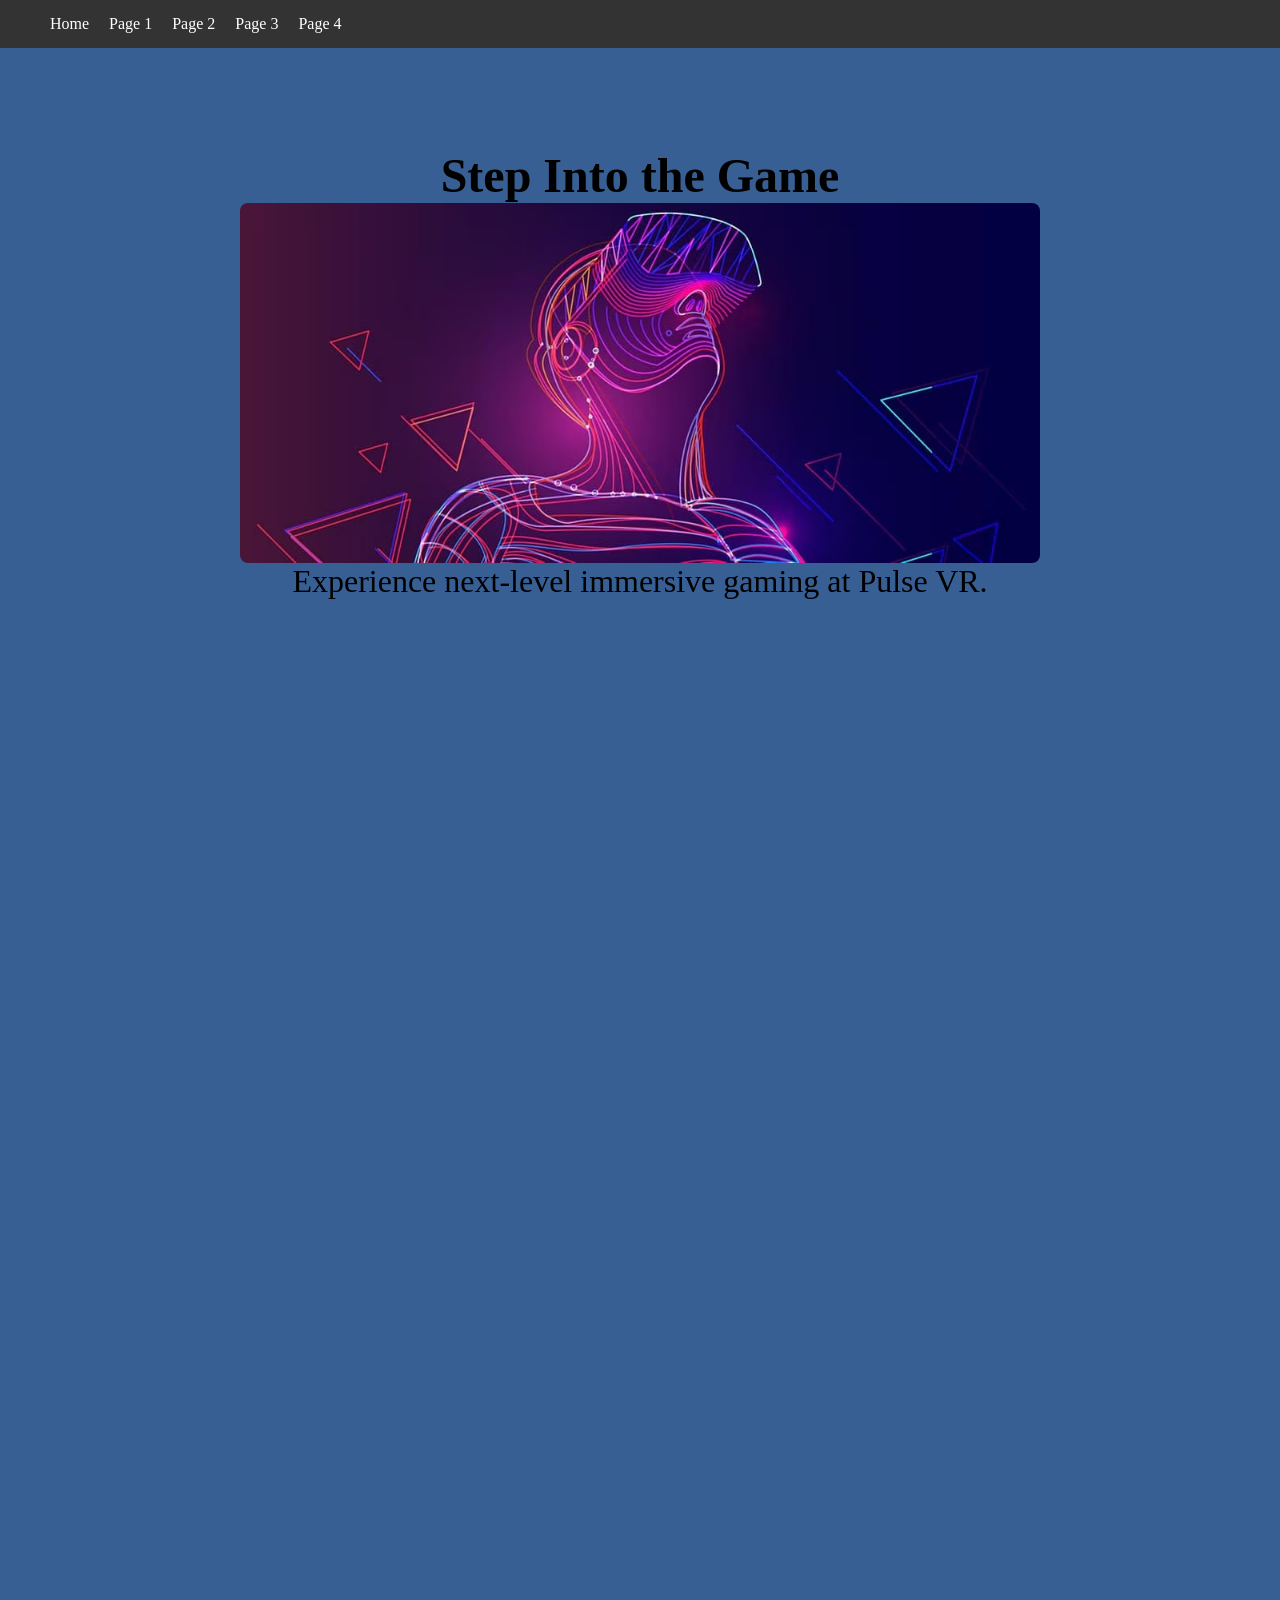
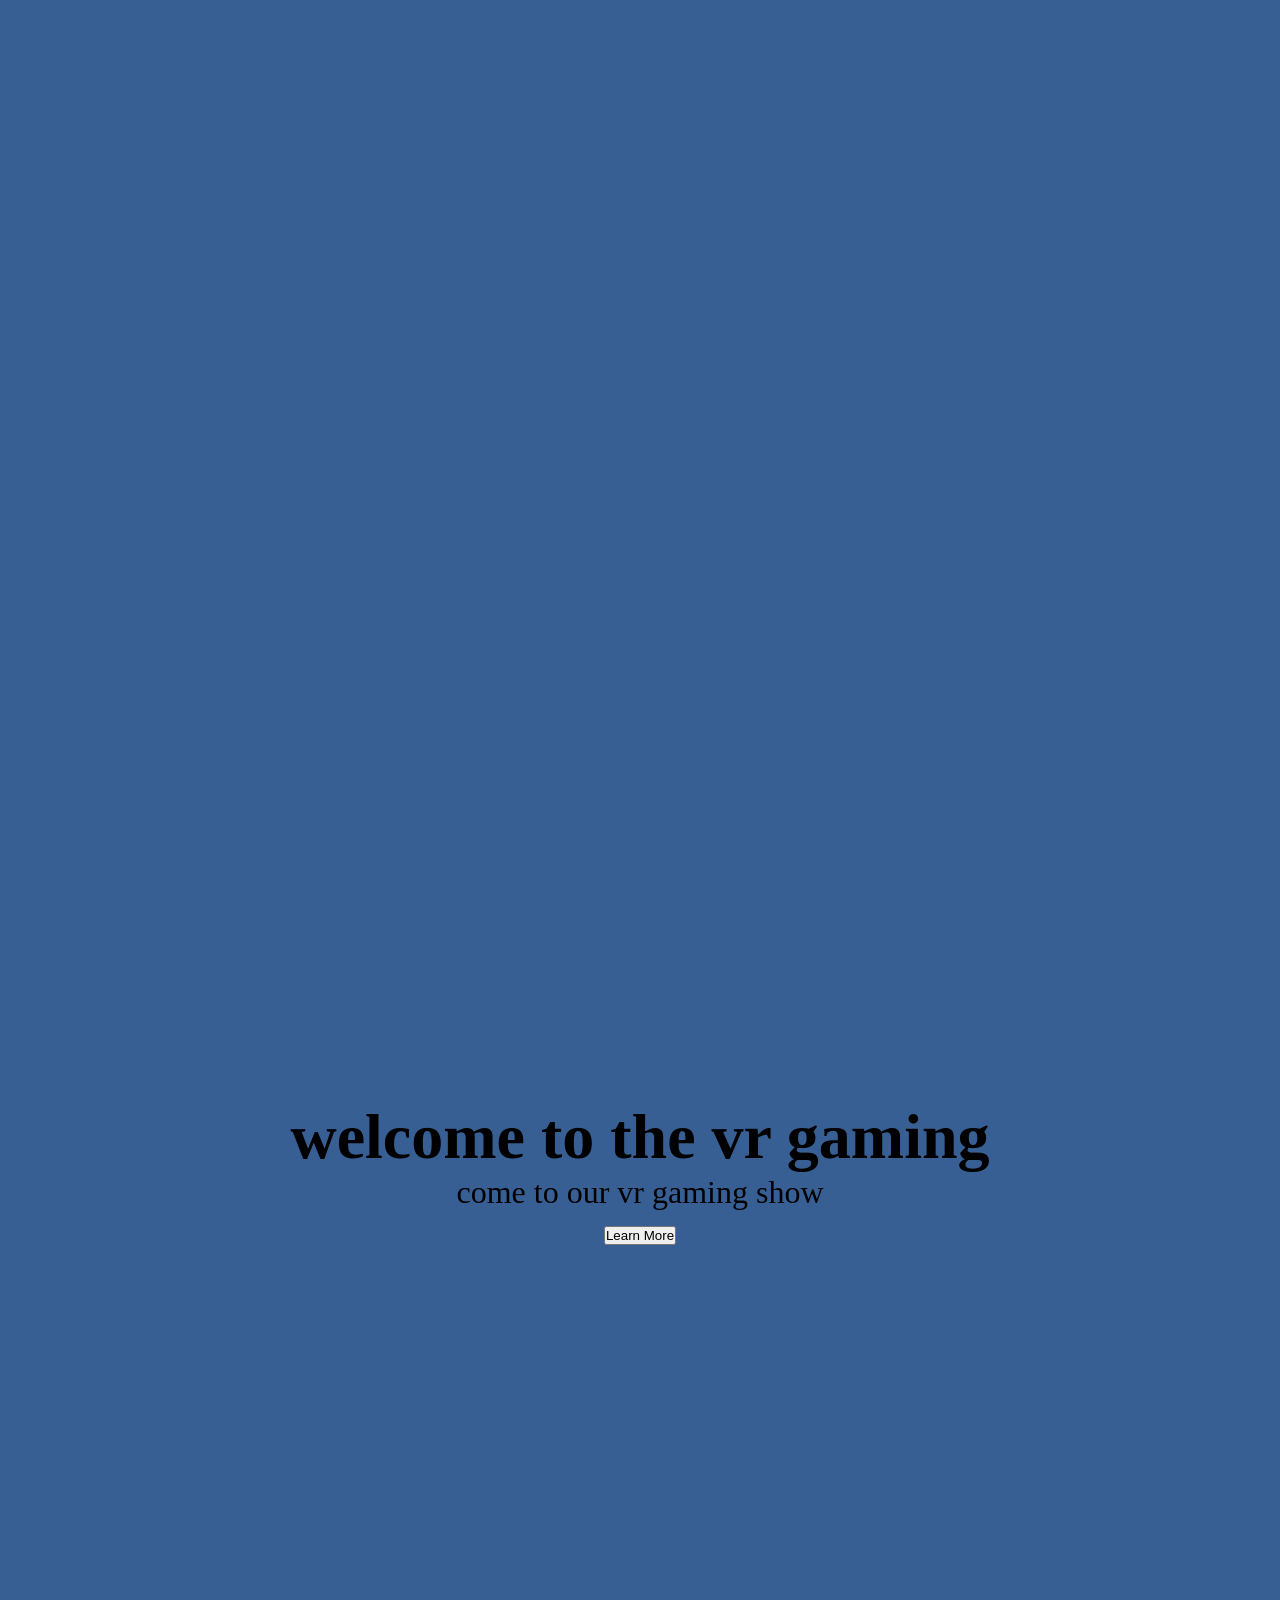
==== index.html @ bf29fb42 "Update index.html" ====
<!DOCTYPE html>
<html lang="en">
<head>
    <meta charset="UTF-8">
    <meta name="viewport" content="width=device-width, initial-scale=1.0">
    <title>My Computer Science Site</title>
    <link rel="stylesheet" href="css/style.css">
</head>

<body>


    <nav>
        <ul class="nav-links">
        <li><a href="index.html">Home</a></li>
        <li><a href="pages/page1.html">Page 1</a></li>
        <li><a href="pages/page2.html">Page 2</a></li>
        <li><a href="pages/page3.html">Page 3</a></li>
        <li><a href="pages/page4.html">Page 4</a></li>

        </ul>
    </nav>
    
    <section class="hero">
      <h1>Step Into the Game</h1>
      <img src="images/best-virtual-reality-pc-games-hero1570484687797327.avif" alt="Player gaming pod">
      <p>Experience next-level immersive gaming at Pulse VR.</p>
    </section>
    
    <header class="hero">
        <h1> welcome to the vr gaming</h1>
        <p>come to our vr gaming show</p>
        <button>Learn More</button>
    </header>

</body>
</html>
---- css/style.css ----
/* Reset browser spacing */
* {
    margin: 0;
    padding: 0;
    box-sizing: border-box;
}

/* Navigation bar */
nav {
    width: 100%;
    background-color: #333;
    color: white;
    display: flex;
    align-items: center;
    padding: 15px 30px;
}

/* Logo */
.logo {
    font-size: 20px;
    font-weight: bold;
}

/* Navigation links (LEFT side) */
.nav-links {
    list-style: none;
    display: flex;
    margin-left: 20px;
}

.nav-links li {
    margin-right: 20px;
}

.nav-links a {
    color: white;
    text-decoration: none;
}

/* Hover effect */
.nav-links a:hover {
    color: #00bcd4;
}

h1{
   
    
}
    
/* Hero section */
.hero {
    text-align: center;
    padding-top: 100px;
    padding-bottom: 2000px; 
    background-color: #375F94;
    font: Helvetica; 
    font-size: 200%;
}

.hero img {
  width: 100%;
  max-width: 800px;
  height: auto;
  display: flex;
  margin: 0 auto;
  border-radius: 8px;
}
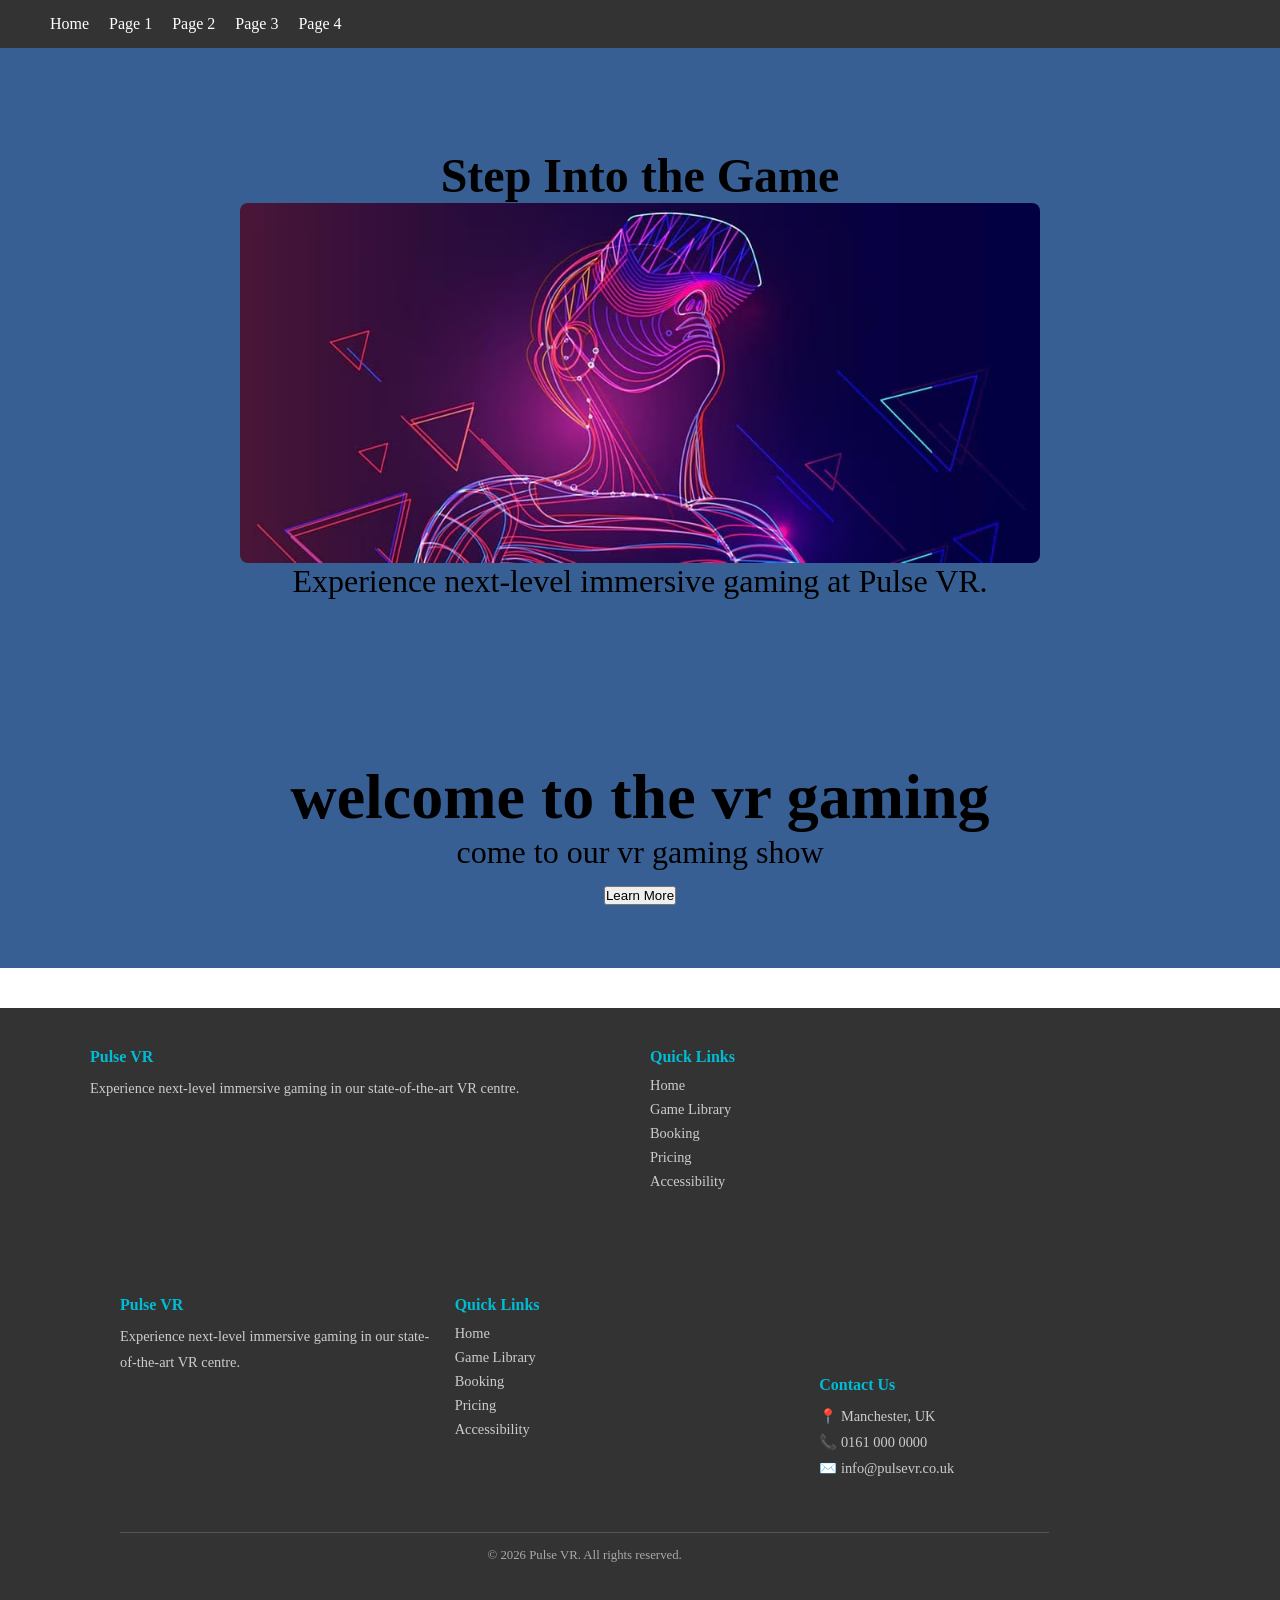
==== commit 91f4302e: "Update index.html" ====
--- a/index.html
+++ b/index.html
@@ -33,5 +33,58 @@
         <button>Learn More</button>
     </header>
 
+    <footer>
+  <div class="footer-container">
+
+    <div class="footer-section">
+      <h3>Pulse VR</h3>
+      <p>Experience next-level immersive gaming in our state-of-the-art VR centre.</p>
+    </div>
+
+    <div class="footer-section">
+      <h3>Quick Links</h3>
+      <ul>
+        <li><a href="index.html">Home</a></li>
+        <li><a href="pages/page1.html">Game Library</a></li>
+        <li><a href="pages/page2.html">Booking</a></li>
+        <li><a href="pages/page3.html">Pricing</a></li>
+        <li><a href="pages/page4.html">Accessibility</a></li>
+      </ul>
+    </div>
+
+<footer>
+  <div class="footer-container">
+
+    <div class="footer-section">
+      <h3>Pulse VR</h3>
+      <p>Experience next-level immersive gaming in our state-of-the-art VR centre.</p>
+    </div>
+
+    <div class="footer-section">
+      <h3>Quick Links</h3>
+      <ul>
+        <li><a href="index.html">Home</a></li>
+        <li><a href="pages/page1.html">Game Library</a></li>
+        <li><a href="pages/page2.html">Booking</a></li>
+        <li><a href="pages/page3.html">Pricing</a></li>
+        <li><a href="pages/page4.html">Accessibility</a></li>
+      </ul>
+    </div>
+      
+<footer>
+    <div class="footer-section">
+      <h3>Contact Us</h3>
+      <p>📍 Manchester, UK</p>
+      <p>📞 0161 000 0000</p>
+      <p>✉️ info@pulsevr.co.uk</p>
+    </div>
+
+  </div>
+
+  <div class="footer-bottom">
+    <p>&copy; 2026 Pulse VR. All rights reserved.</p>
+  </div>
+</footer>
+    
 </body>
 </html>
--- a/css/style.css
+++ b/css/style.css
@@ -42,16 +42,13 @@
     color: #00bcd4;
 }
 
-h1{
-   
-    
-}
+
     
 /* Hero section */
 .hero {
     text-align: center;
     padding-top: 100px;
-    padding-bottom: 2000px; 
+    padding-bottom: 60px; 
     background-color: #375F94;
     font: Helvetica; 
     font-size: 200%;
@@ -65,3 +62,64 @@
   margin: 0 auto;
   border-radius: 8px;
 }
+
+/* Footer */
+footer {
+  background-color: #333;
+  color: white;
+  padding: 40px 30px 20px 30px;
+  margin-top: 40px;
+}
+
+.footer-container {
+  display: flex;
+  justify-content: space-between;
+  flex-wrap: wrap;
+  gap: 20px;
+  max-width: 1100px;
+  margin: 0 auto;
+}
+
+.footer-section {
+  flex: 1;
+  min-width: 200px;
+}
+
+.footer-section h3 {
+  color: #00bcd4;
+  margin-bottom: 10px;
+  font-size: 1rem;
+}
+
+.footer-section p {
+  font-size: 0.9rem;
+  line-height: 1.8;
+  color: #ccc;
+}
+
+.footer-section ul {
+  list-style: none;
+}
+
+.footer-section ul li {
+  margin-bottom: 6px;
+}
+
+.footer-section ul a {
+  color: #ccc;
+  text-decoration: none;
+  font-size: 0.9rem;
+}
+
+.footer-section ul a:hover {
+  color: #00bcd4;
+}
+
+.footer-bottom {
+  text-align: center;
+  margin-top: 30px;
+  padding-top: 15px;
+  border-top: 1px solid #555;
+  font-size: 0.8rem;
+  color: #aaa;
+}
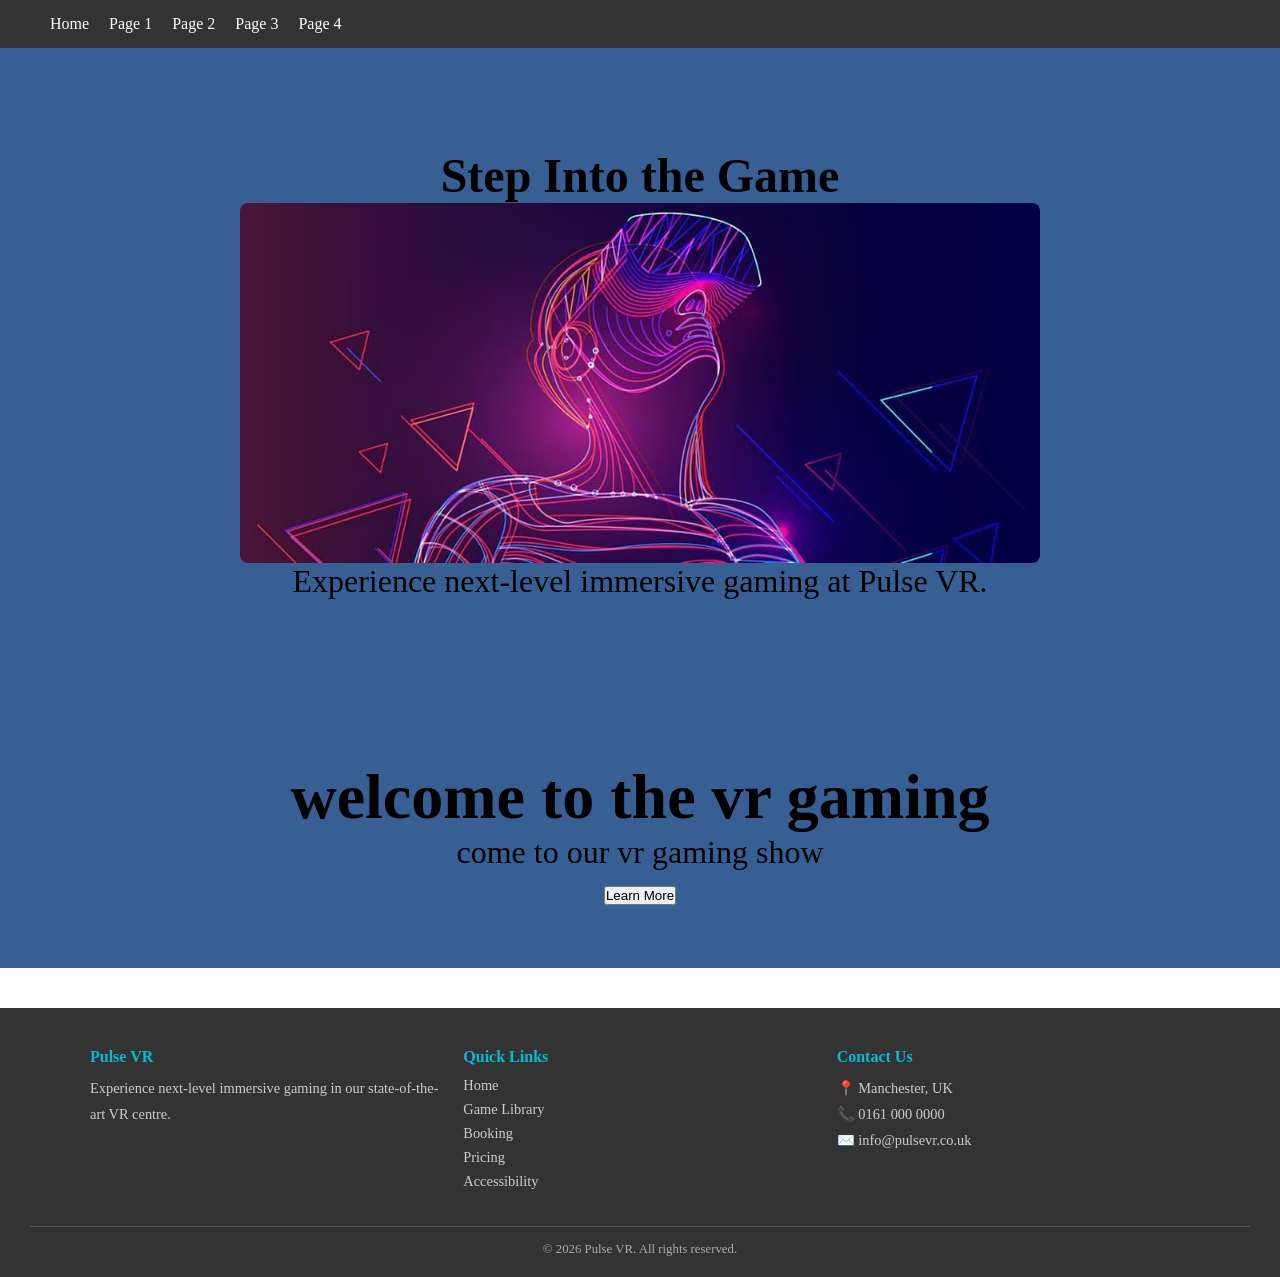
==== commit a4aa2ec7: "Update index.html" ====
--- a/index.html
+++ b/index.html
@@ -33,7 +33,7 @@
         <button>Learn More</button>
     </header>
 
-    <footer>
+   <footer>
   <div class="footer-container">
 
     <div class="footer-section">
@@ -52,26 +52,6 @@
       </ul>
     </div>
 
-<footer>
-  <div class="footer-container">
-
-    <div class="footer-section">
-      <h3>Pulse VR</h3>
-      <p>Experience next-level immersive gaming in our state-of-the-art VR centre.</p>
-    </div>
-
-    <div class="footer-section">
-      <h3>Quick Links</h3>
-      <ul>
-        <li><a href="index.html">Home</a></li>
-        <li><a href="pages/page1.html">Game Library</a></li>
-        <li><a href="pages/page2.html">Booking</a></li>
-        <li><a href="pages/page3.html">Pricing</a></li>
-        <li><a href="pages/page4.html">Accessibility</a></li>
-      </ul>
-    </div>
-      
-<footer>
     <div class="footer-section">
       <h3>Contact Us</h3>
       <p>📍 Manchester, UK</p>
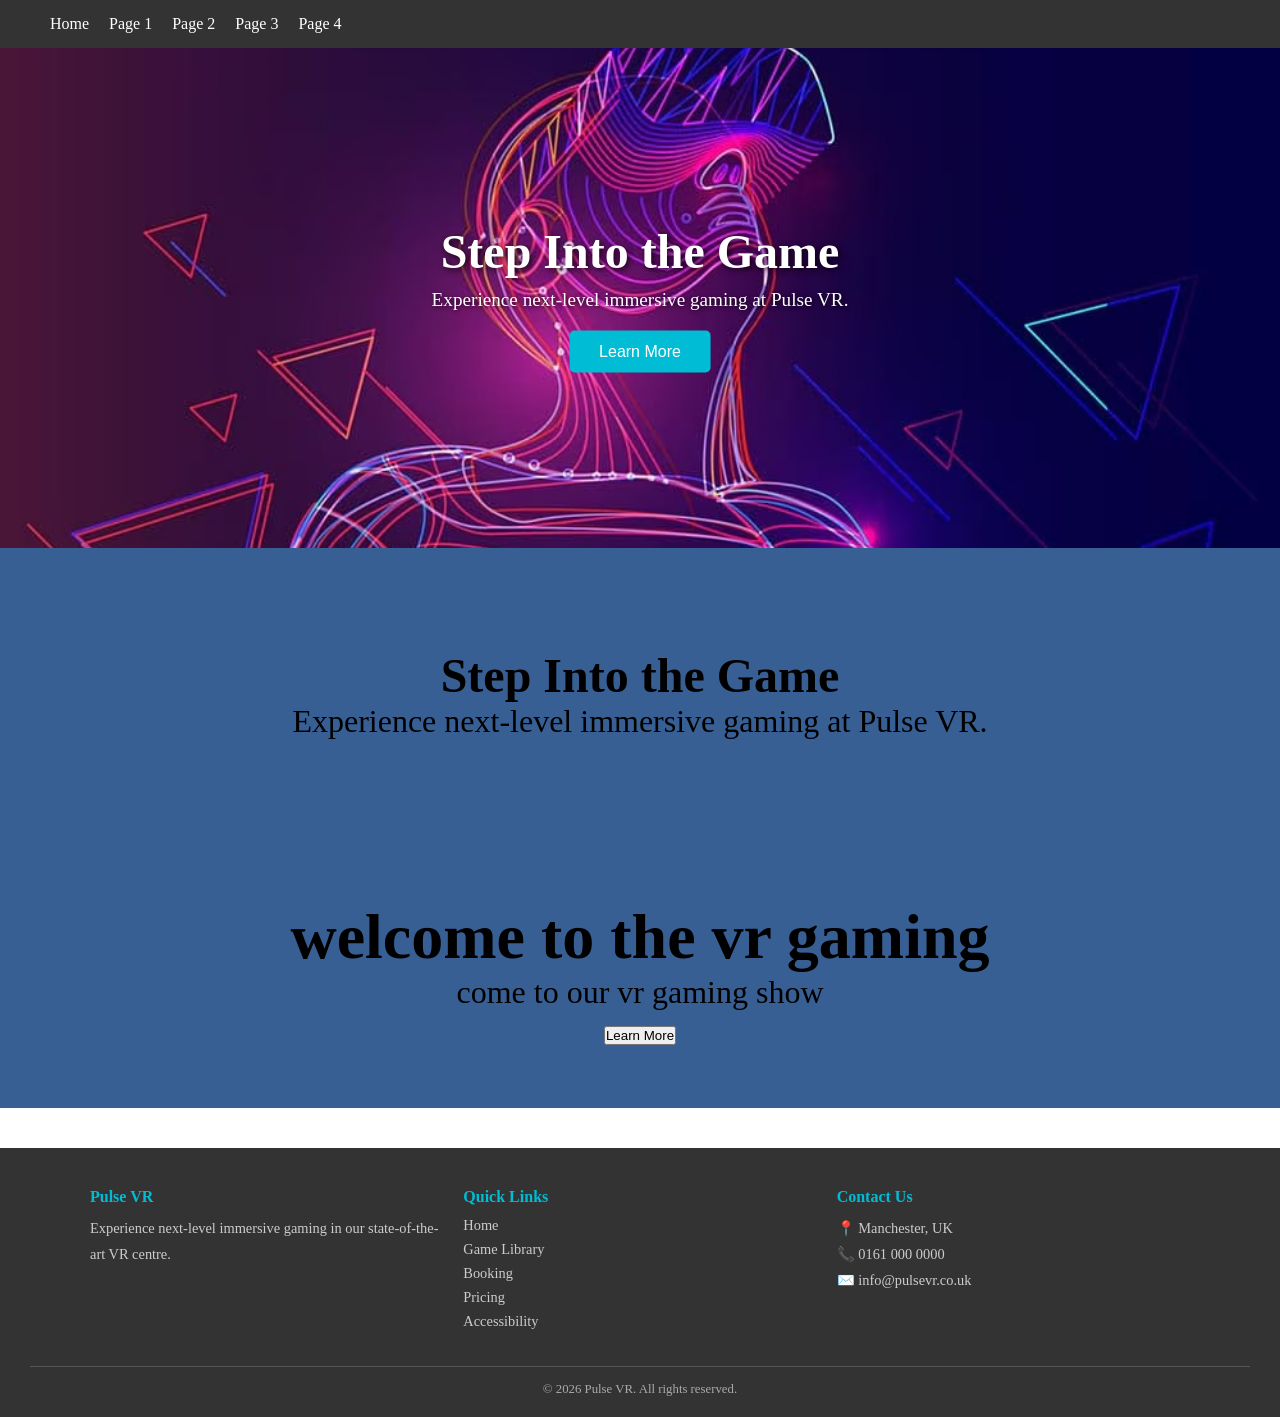
==== commit bd123b1b: "Update index.html" ====
--- a/index.html
+++ b/index.html
@@ -7,7 +7,7 @@
     <link rel="stylesheet" href="css/style.css">
 </head>
 
-<body>
+<body> 
 
 
     <nav>
@@ -20,10 +20,18 @@
 
         </ul>
     </nav>
+<section class="hero-banner">
+  <img src="images/best-virtual-reality-pc-games-hero1570484687797327.avif" alt="Player gaming pod">
+  <div class="hero-text">
+    <h1>Step Into the Game</h1>
+    <p>Experience next-level immersive gaming at Pulse VR.</p>
+    <button>Learn More</button>
+  </div>
+</section>
+
     
     <section class="hero">
       <h1>Step Into the Game</h1>
-      <img src="images/best-virtual-reality-pc-games-hero1570484687797327.avif" alt="Player gaming pod">
       <p>Experience next-level immersive gaming at Pulse VR.</p>
     </section>
     
@@ -33,6 +41,7 @@
         <button>Learn More</button>
     </header>
 
+    
    <footer>
   <div class="footer-container">
 
--- a/css/style.css
+++ b/css/style.css
@@ -53,14 +53,56 @@
     font: Helvetica; 
     font-size: 200%;
 }
+/* Full width banner */
+.hero-banner {
+  position: relative;
+  width: 100%;
+  height: 500px;
+  overflow: hidden;
+}
 
-.hero img {
+/* Makes image fill the full bar */
+.hero-banner img {
   width: 100%;
-  max-width: 800px;
-  height: auto;
-  display: flex;
-  margin: 0 auto;
-  border-radius: 8px;
+  height: 100%;
+  object-fit: cover;
+  display: block;
+}
+
+/* Text overlay on top of the image */
+.hero-text {
+  position: absolute;
+  top: 50%;
+  left: 50%;
+  transform: translate(-50%, -50%);
+  text-align: center;
+  color: white;
+}
+
+.hero-text h1 {
+  font-size: 3rem;
+  margin-bottom: 10px;
+  text-shadow: 2px 2px 6px rgba(0, 0, 0, 0.8);
+}
+
+.hero-text p {
+  font-size: 1.2rem;
+  margin-bottom: 20px;
+  text-shadow: 1px 1px 4px rgba(0, 0, 0, 0.8);
+}
+
+.hero-text button {
+  background-color: #00bcd4;
+  color: white;
+  border: none;
+  padding: 12px 30px;
+  font-size: 1rem;
+  border-radius: 5px;
+  cursor: pointer;
+}
+
+.hero-text button:hover {
+  background-color: #0097a7;
 }
 
 /* Footer */
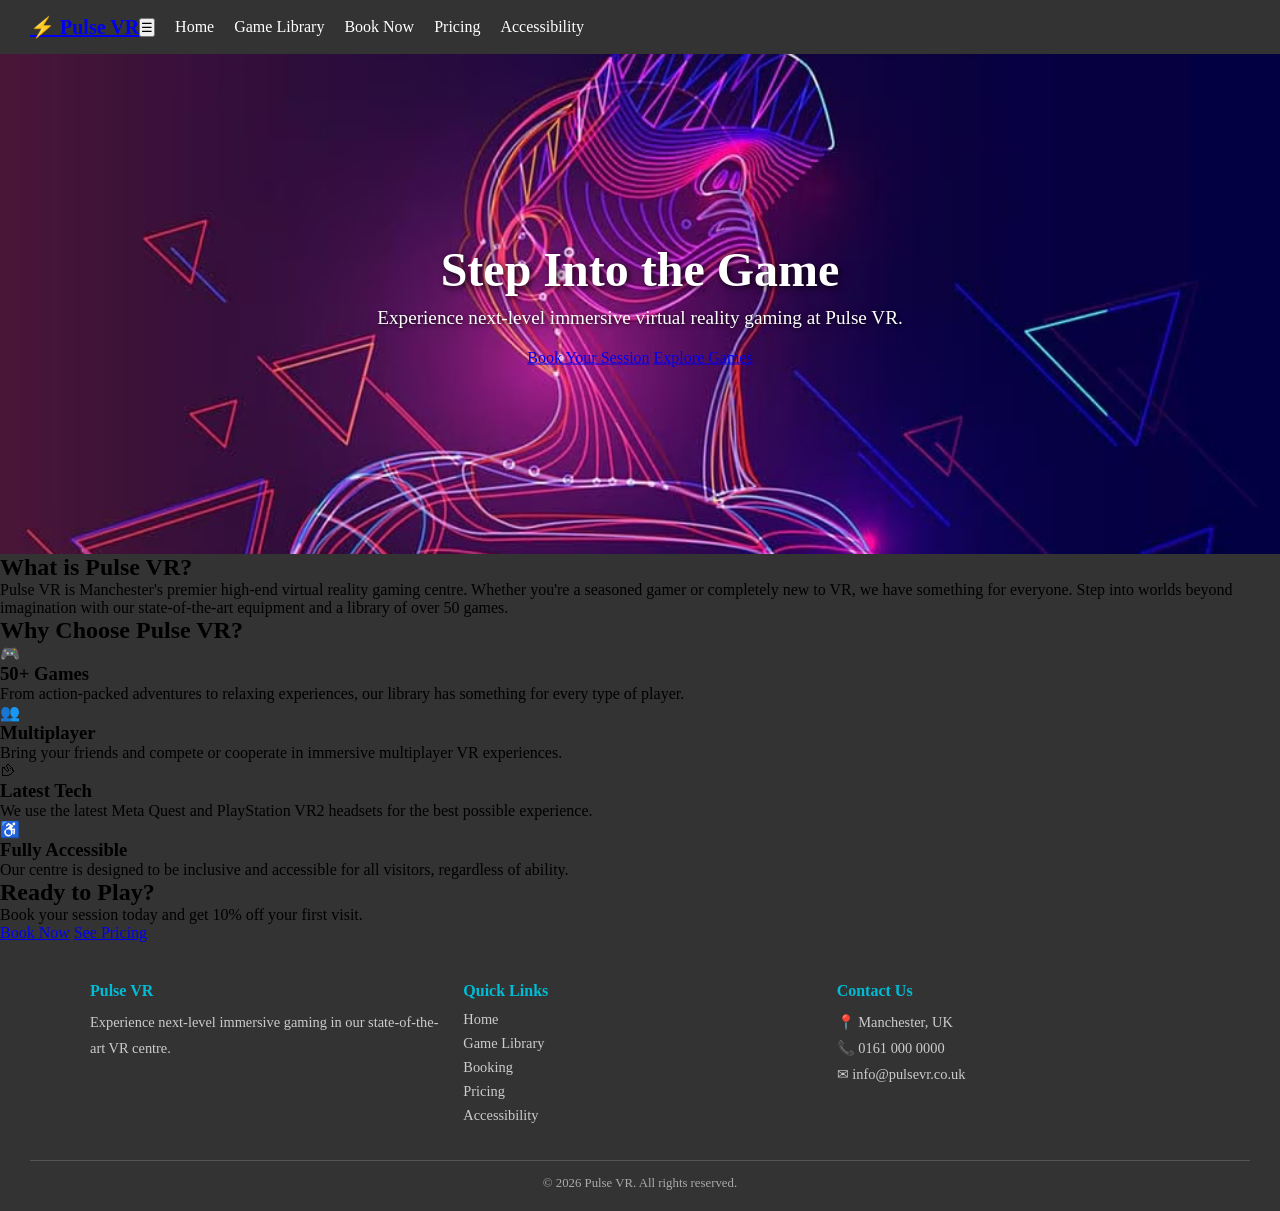
==== commit a82a59e4: "Update index.html" ====
--- a/index.html
+++ b/index.html
@@ -3,77 +3,111 @@
 <head>
     <meta charset="UTF-8">
     <meta name="viewport" content="width=device-width, initial-scale=1.0">
-    <title>My Computer Science Site</title>
+    <title>Pulse VR - Step Into the Game</title>
     <link rel="stylesheet" href="css/style.css">
 </head>
+<body>
 
-<body> 
-
-
+    <!-- Navigation -->
     <nav>
-        <ul class="nav-links">
-        <li><a href="index.html">Home</a></li>
-        <li><a href="pages/page1.html">Page 1</a></li>
-        <li><a href="pages/page2.html">Page 2</a></li>
-        <li><a href="pages/page3.html">Page 3</a></li>
-        <li><a href="pages/page4.html">Page 4</a></li>
-
+        <a href="index.html" class="logo">&#9889; Pulse VR</a>
+        <button class="hamburger" id="hamburger" aria-label="Open navigation menu">&#9776;</button>
+        <ul class="nav-links" id="nav-links">
+            <li><a href="index.html" class="active">Home</a></li>
+            <li><a href="pages/page1.html">Game Library</a></li>
+            <li><a href="pages/page2.html">Book Now</a></li>
+            <li><a href="pages/page3.html">Pricing</a></li>
+            <li><a href="pages/page4.html">Accessibility</a></li>
         </ul>
     </nav>
-<section class="hero-banner">
-  <img src="images/best-virtual-reality-pc-games-hero1570484687797327.avif" alt="Player gaming pod">
-  <div class="hero-text">
-    <h1>Step Into the Game</h1>
-    <p>Experience next-level immersive gaming at Pulse VR.</p>
-    <button>Learn More</button>
-  </div>
-</section>
 
-    
-    <section class="hero">
-      <h1>Step Into the Game</h1>
-      <p>Experience next-level immersive gaming at Pulse VR.</p>
+    <!-- Hero Banner -->
+    <section class="hero-banner">
+        <img src="images/best-virtual-reality-pc-games-hero1570484687797327.avif" alt="Players using VR headsets in an immersive gaming pod at Pulse VR centre">
+        <div class="hero-text">
+            <h1>Step Into the Game</h1>
+            <p>Experience next-level immersive virtual reality gaming at Pulse VR.</p>
+            <a href="pages/page2.html" class="btn">Book Your Session</a>
+            <a href="pages/page1.html" class="btn btn-outline">Explore Games</a>
+        </div>
     </section>
-    
-    <header class="hero">
-        <h1> welcome to the vr gaming</h1>
-        <p>come to our vr gaming show</p>
-        <button>Learn More</button>
-    </header>
 
-    
-   <footer>
-  <div class="footer-container">
+    <!-- About Section -->
+    <section class="about">
+        <div class="container">
+            <h2>What is Pulse VR?</h2>
+            <p>Pulse VR is Manchester's premier high-end virtual reality gaming centre. Whether you're a seasoned gamer or completely new to VR, we have something for everyone. Step into worlds beyond imagination with our state-of-the-art equipment and a library of over 50 games.</p>
+        </div>
+    </section>
 
-    <div class="footer-section">
-      <h3>Pulse VR</h3>
-      <p>Experience next-level immersive gaming in our state-of-the-art VR centre.</p>
-    </div>
+    <!-- Features Section -->
+    <section class="features">
+        <div class="container">
+            <h2>Why Choose Pulse VR?</h2>
+            <div class="feature-cards">
+                <div class="card">
+                    <div class="card-icon">&#127918;</div>
+                    <h3>50+ Games</h3>
+                    <p>From action-packed adventures to relaxing experiences, our library has something for every type of player.</p>
+                </div>
+                <div class="card">
+                    <div class="card-icon">&#128101;</div>
+                    <h3>Multiplayer</h3>
+                    <p>Bring your friends and compete or cooperate in immersive multiplayer VR experiences.</p>
+                </div>
+                <div class="card">
+                    <div class="card-icon">&#129549;</div>
+                    <h3>Latest Tech</h3>
+                    <p>We use the latest Meta Quest and PlayStation VR2 headsets for the best possible experience.</p>
+                </div>
+                <div class="card">
+                    <div class="card-icon">&#9855;</div>
+                    <h3>Fully Accessible</h3>
+                    <p>Our centre is designed to be inclusive and accessible for all visitors, regardless of ability.</p>
+                </div>
+            </div>
+        </div>
+    </section>
 
-    <div class="footer-section">
-      <h3>Quick Links</h3>
-      <ul>
-        <li><a href="index.html">Home</a></li>
-        <li><a href="pages/page1.html">Game Library</a></li>
-        <li><a href="pages/page2.html">Booking</a></li>
-        <li><a href="pages/page3.html">Pricing</a></li>
-        <li><a href="pages/page4.html">Accessibility</a></li>
-      </ul>
-    </div>
+    <!-- CTA Section -->
+    <section class="cta">
+        <div class="container">
+            <h2>Ready to Play?</h2>
+            <p>Book your session today and get 10% off your first visit.</p>
+            <a href="pages/page2.html" class="btn">Book Now</a>
+            <a href="pages/page3.html" class="btn btn-outline">See Pricing</a>
+        </div>
+    </section>
 
-    <div class="footer-section">
-      <h3>Contact Us</h3>
-      <p>📍 Manchester, UK</p>
-      <p>📞 0161 000 0000</p>
-      <p>✉️ info@pulsevr.co.uk</p>
-    </div>
+    <!-- Footer -->
+    <footer>
+        <div class="footer-container">
+            <div class="footer-section">
+                <h3>Pulse VR</h3>
+                <p>Experience next-level immersive gaming in our state-of-the-art VR centre.</p>
+            </div>
+            <div class="footer-section">
+                <h3>Quick Links</h3>
+                <ul>
+                    <li><a href="index.html">Home</a></li>
+                    <li><a href="pages/page1.html">Game Library</a></li>
+                    <li><a href="pages/page2.html">Booking</a></li>
+                    <li><a href="pages/page3.html">Pricing</a></li>
+                    <li><a href="pages/page4.html">Accessibility</a></li>
+                </ul>
+            </div>
+            <div class="footer-section">
+                <h3>Contact Us</h3>
+                <p>&#128205; Manchester, UK</p>
+                <p>&#128222; 0161 000 0000</p>
+                <p>&#9993; info@pulsevr.co.uk</p>
+            </div>
+        </div>
+        <div class="footer-bottom">
+            <p>&copy; 2026 Pulse VR. All rights reserved.</p>
+        </div>
+    </footer>
 
-  </div>
-
-  <div class="footer-bottom">
-    <p>&copy; 2026 Pulse VR. All rights reserved.</p>
-  </div>
-</footer>
-    
+    <script src="scripts/main.js"></script>
 </body>
 </html>
--- a/css/style.css
+++ b/css/style.css
@@ -4,6 +4,10 @@
     padding: 0;
     box-sizing: border-box;
 }
+
+body {
+  background-color: #333;
+} 
 
 /* Navigation bar */
 nav {
@@ -46,12 +50,12 @@
     
 /* Hero section */
 .hero {
-    text-align: center;
-    padding-top: 100px;
-    padding-bottom: 60px; 
-    background-color: #375F94;
-    font: Helvetica; 
-    font-size: 200%;
+  text-align: center;
+  padding-top: 100px;
+  padding-bottom: 60px;
+  background-color: #375F94; /* changed from #375F94 */
+  font-family: Helvetica, Arial, sans-serif;
+  font-size: 200%;
 }
 /* Full width banner */
 .hero-banner {
@@ -59,6 +63,7 @@
   width: 100%;
   height: 500px;
   overflow: hidden;
+  background-color: #375F94;
 }
 
 /* Makes image fill the full bar */
@@ -110,7 +115,7 @@
   background-color: #333;
   color: white;
   padding: 40px 30px 20px 30px;
-  margin-top: 40px;
+  margin-top: 0; /* change this to 0 */
 }
 
 .footer-container {
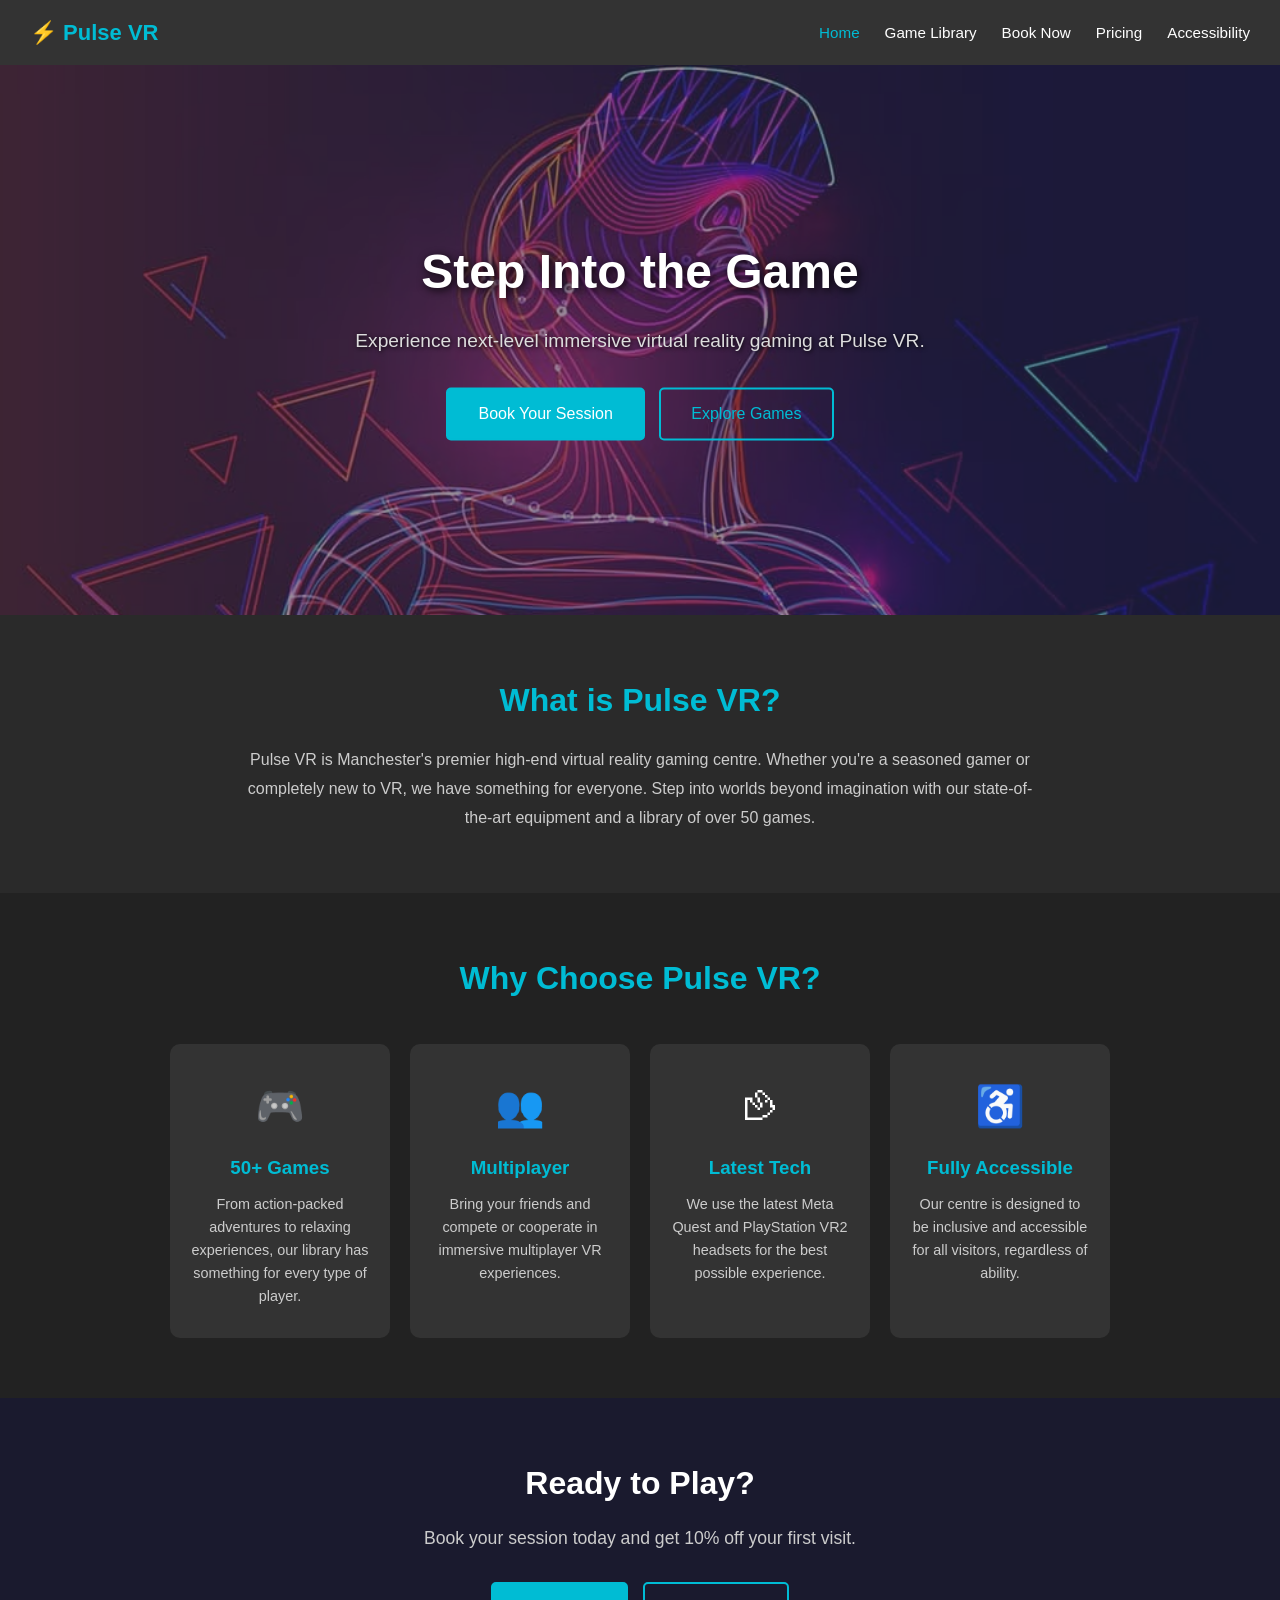
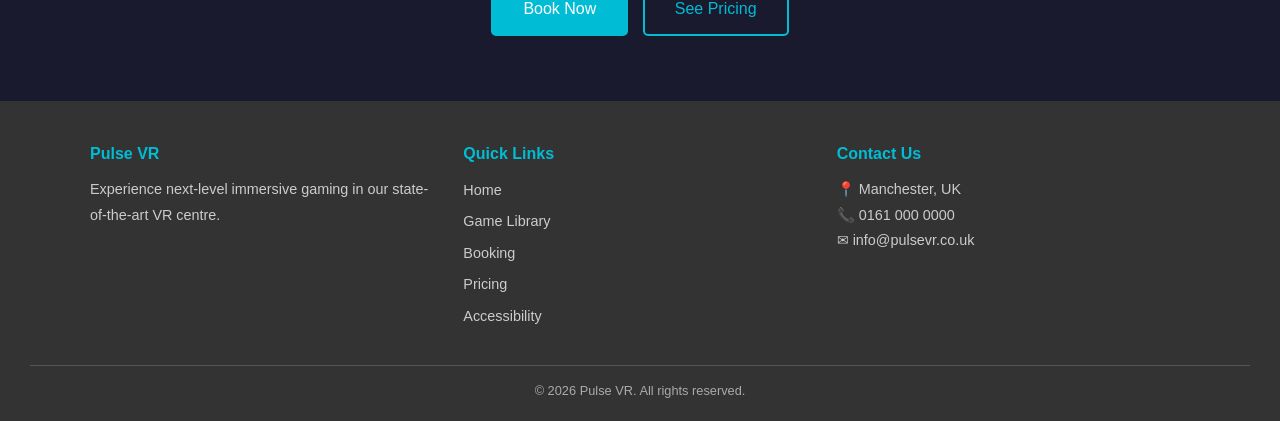
==== commit 5010e3b0: "Update index.html" ====
--- a/index.html
+++ b/index.html
@@ -3,7 +3,7 @@
 <head>
     <meta charset="UTF-8">
     <meta name="viewport" content="width=device-width, initial-scale=1.0">
-    <title>Pulse VR - Step Into the Game</title>
+    <title>Pulse VR - Step Into the Game</title> 
     <link rel="stylesheet" href="css/style.css">
 </head>
 <body>
--- a/css/style.css
+++ b/css/style.css
@@ -1,172 +1,756 @@
-/* Reset browser spacing */
+/* ============================================================
+   PULSE VR - style.css
+   ============================================================ */
+
+/* ---- RESET ------------------------------------------------- */
 * {
     margin: 0;
     padding: 0;
     box-sizing: border-box;
 }
 
+/* ---- GLOBAL ----------------------------------------------- */
 body {
-  background-color: #333;
-} 
-
-/* Navigation bar */
+    font-family: Arial, Helvetica, sans-serif;
+    background-color: #222;
+    color: white;
+    line-height: 1.6;
+}
+
+.container {
+    max-width: 1100px;
+    margin: 0 auto;
+    padding: 0 20px;
+}
+
+/* ---- NAVIGATION ------------------------------------------- */
 nav {
     width: 100%;
     background-color: #333;
-    color: white;
     display: flex;
     align-items: center;
+    justify-content: space-between;
     padding: 15px 30px;
-}
-
-/* Logo */
+    position: sticky;
+    top: 0;
+    z-index: 1000;
+}
+
 .logo {
-    font-size: 20px;
+    font-size: 22px;
     font-weight: bold;
-}
-
-/* Navigation links (LEFT side) */
+    color: #00bcd4;
+    text-decoration: none;
+}
+
 .nav-links {
     list-style: none;
     display: flex;
-    margin-left: 20px;
-}
-
-.nav-links li {
-    margin-right: 20px;
+    gap: 25px;
 }
 
 .nav-links a {
     color: white;
     text-decoration: none;
-}
-
-/* Hover effect */
-.nav-links a:hover {
-    color: #00bcd4;
-}
-
-
-    
-/* Hero section */
-.hero {
-  text-align: center;
-  padding-top: 100px;
-  padding-bottom: 60px;
-  background-color: #375F94; /* changed from #375F94 */
-  font-family: Helvetica, Arial, sans-serif;
-  font-size: 200%;
-}
-/* Full width banner */
+    font-size: 0.95rem;
+    transition: color 0.3s;
+}
+
+.nav-links a:hover,
+.nav-links a.active {
+    color: #00bcd4;
+}
+
+/* Hamburger button (mobile only) */
+.hamburger {
+    display: none;
+    background: none;
+    border: none;
+    color: white;
+    font-size: 1.5rem;
+    cursor: pointer;
+}
+
+/* ---- HERO BANNER ------------------------------------------ */
 .hero-banner {
-  position: relative;
-  width: 100%;
-  height: 500px;
-  overflow: hidden;
-  background-color: #375F94;
-}
-
-/* Makes image fill the full bar */
+    position: relative;
+    width: 100%;
+    height: 550px;
+    overflow: hidden;
+    background-color: #333;
+}
+
 .hero-banner img {
-  width: 100%;
-  height: 100%;
-  object-fit: cover;
-  display: block;
-}
-
-/* Text overlay on top of the image */
+    width: 100%;
+    height: 100%;
+    object-fit: cover;
+    display: block;
+    opacity: 0.5;
+}
+
 .hero-text {
-  position: absolute;
-  top: 50%;
-  left: 50%;
-  transform: translate(-50%, -50%);
-  text-align: center;
-  color: white;
+    position: absolute;
+    top: 50%;
+    left: 50%;
+    transform: translate(-50%, -50%);
+    text-align: center;
+    width: 90%;
 }
 
 .hero-text h1 {
-  font-size: 3rem;
-  margin-bottom: 10px;
-  text-shadow: 2px 2px 6px rgba(0, 0, 0, 0.8);
+    font-size: 3rem;
+    margin-bottom: 15px;
+    text-shadow: 2px 2px 8px rgba(0, 0, 0, 0.9);
+    color: white;
 }
 
 .hero-text p {
-  font-size: 1.2rem;
-  margin-bottom: 20px;
-  text-shadow: 1px 1px 4px rgba(0, 0, 0, 0.8);
-}
-
-.hero-text button {
-  background-color: #00bcd4;
-  color: white;
-  border: none;
-  padding: 12px 30px;
-  font-size: 1rem;
-  border-radius: 5px;
-  cursor: pointer;
-}
-
-.hero-text button:hover {
-  background-color: #0097a7;
-}
-
-/* Footer */
+    font-size: 1.2rem;
+    margin-bottom: 25px;
+    text-shadow: 1px 1px 4px rgba(0, 0, 0, 0.9);
+    color: #ddd;
+}
+
+/* ---- BUTTONS ---------------------------------------------- */
+.btn {
+    display: inline-block;
+    background-color: #00bcd4;
+    color: white;
+    border: 2px solid #00bcd4;
+    padding: 12px 30px;
+    font-size: 1rem;
+    border-radius: 5px;
+    cursor: pointer;
+    text-decoration: none;
+    margin: 5px;
+    transition: background-color 0.3s, color 0.3s;
+}
+
+.btn:hover {
+    background-color: #0097a7;
+    border-color: #0097a7;
+}
+
+.btn-outline {
+    background-color: transparent;
+    color: #00bcd4;
+}
+
+.btn-outline:hover {
+    background-color: #00bcd4;
+    color: white;
+}
+
+/* ---- ABOUT SECTION ---------------------------------------- */
+.about {
+    background-color: #2a2a2a;
+    padding: 60px 20px;
+    text-align: center;
+}
+
+.about h2 {
+    font-size: 2rem;
+    color: #00bcd4;
+    margin-bottom: 20px;
+}
+
+.about p {
+    font-size: 1rem;
+    color: #ccc;
+    max-width: 800px;
+    margin: 0 auto;
+    line-height: 1.8;
+}
+
+/* ---- FEATURES SECTION ------------------------------------- */
+.features {
+    background-color: #222;
+    padding: 60px 20px;
+    text-align: center;
+}
+
+.features h2 {
+    font-size: 2rem;
+    color: #00bcd4;
+    margin-bottom: 40px;
+}
+
+.feature-cards {
+    display: flex;
+    flex-wrap: wrap;
+    gap: 20px;
+    justify-content: center;
+}
+
+.card {
+    background-color: #333;
+    border-radius: 10px;
+    padding: 30px 20px;
+    width: 220px;
+    text-align: center;
+    transition: transform 0.3s, box-shadow 0.3s;
+}
+
+.card:hover {
+    transform: translateY(-5px);
+    box-shadow: 0 8px 20px rgba(0, 188, 212, 0.3);
+}
+
+.card-icon {
+    font-size: 2.5rem;
+    margin-bottom: 15px;
+}
+
+.card h3 {
+    color: #00bcd4;
+    margin-bottom: 10px;
+}
+
+.card p {
+    color: #ccc;
+    font-size: 0.9rem;
+}
+
+/* ---- CTA SECTION ------------------------------------------ */
+.cta {
+    background-color: #1a1a2e;
+    padding: 60px 20px;
+    text-align: center;
+}
+
+.cta h2 {
+    font-size: 2rem;
+    margin-bottom: 15px;
+}
+
+.cta p {
+    color: #ccc;
+    margin-bottom: 25px;
+    font-size: 1.1rem;
+}
+
+/* ---- PAGE HEADER ------------------------------------------ */
+.page-header {
+    background-color: #1a1a2e;
+    text-align: center;
+    padding: 50px 20px;
+}
+
+.page-header h1 {
+    font-size: 2.5rem;
+    color: #00bcd4;
+    margin-bottom: 10px;
+}
+
+.page-header p {
+    color: #ccc;
+    font-size: 1.1rem;
+}
+
+/* ---- GAME LIBRARY ----------------------------------------- */
+.game-library {
+    background-color: #222;
+    padding: 40px 20px;
+}
+
+.filter-buttons {
+    display: flex;
+    flex-wrap: wrap;
+    gap: 10px;
+    justify-content: center;
+    margin-bottom: 30px;
+}
+
+.filter-btn {
+    background-color: #333;
+    color: white;
+    border: 2px solid #555;
+    padding: 8px 20px;
+    border-radius: 20px;
+    cursor: pointer;
+    font-size: 0.9rem;
+    transition: all 0.3s;
+}
+
+.filter-btn:hover,
+.filter-btn.active {
+    background-color: #00bcd4;
+    border-color: #00bcd4;
+    color: white;
+}
+
+.games-grid {
+    display: flex;
+    flex-wrap: wrap;
+    gap: 20px;
+    justify-content: center;
+    max-width: 1100px;
+    margin: 0 auto;
+}
+
+.game-card {
+    background-color: #333;
+    border-radius: 10px;
+    padding: 20px;
+    width: 240px;
+    text-align: center;
+    transition: transform 0.3s, box-shadow 0.3s;
+}
+
+.game-card:hover {
+    transform: translateY(-5px);
+    box-shadow: 0 8px 20px rgba(0, 188, 212, 0.3);
+}
+
+.game-icon {
+    font-size: 3rem;
+    margin-bottom: 12px;
+    display: block;
+}
+
+.game-card h3 {
+    color: #00bcd4;
+    margin-bottom: 8px;
+    font-size: 1rem;
+}
+
+.game-card p {
+    color: #ccc;
+    font-size: 0.85rem;
+    margin-bottom: 12px;
+}
+
+.game-tag {
+    display: inline-block;
+    background-color: #444;
+    color: #aaa;
+    padding: 3px 10px;
+    border-radius: 20px;
+    font-size: 0.75rem;
+    margin-bottom: 8px;
+}
+
+.game-players {
+    font-size: 0.8rem;
+    color: #00bcd4;
+}
+
+/* ---- BOOKING FORM ----------------------------------------- */
+.booking-section {
+    background-color: #222;
+    padding: 50px 20px;
+}
+
+.booking-form {
+    background-color: #333;
+    border-radius: 10px;
+    padding: 40px;
+    max-width: 600px;
+    margin: 0 auto;
+}
+
+.form-group {
+    margin-bottom: 20px;
+}
+
+.form-group label {
+    display: block;
+    color: #ccc;
+    margin-bottom: 6px;
+    font-size: 0.9rem;
+}
+
+.form-group input,
+.form-group select,
+.form-group textarea {
+    width: 100%;
+    padding: 10px 15px;
+    background-color: #444;
+    border: 1px solid #555;
+    border-radius: 5px;
+    color: white;
+    font-size: 0.95rem;
+    font-family: Arial, Helvetica, sans-serif;
+}
+
+.form-group input:focus,
+.form-group select:focus,
+.form-group textarea:focus {
+    outline: none;
+    border-color: #00bcd4;
+}
+
+.form-group select option {
+    background-color: #333;
+}
+
+.form-error {
+    color: #ff6b6b;
+    font-size: 0.8rem;
+    margin-top: 5px;
+    display: none;
+}
+
+.form-success {
+    background-color: #1b5e20;
+    color: #a5d6a7;
+    padding: 15px;
+    border-radius: 5px;
+    text-align: center;
+    display: none;
+    margin-top: 20px;
+    font-size: 1rem;
+}
+
+/* ---- PRICING ---------------------------------------------- */
+.pricing-section {
+    background-color: #222;
+    padding: 50px 20px;
+}
+
+.pricing-toggle {
+    display: flex;
+    align-items: center;
+    justify-content: center;
+    gap: 15px;
+    margin-bottom: 40px;
+    font-size: 1rem;
+    color: #ccc;
+}
+
+.save-badge {
+    color: #00bcd4;
+    font-size: 0.8rem;
+}
+
+/* Toggle switch */
+.toggle-switch {
+    position: relative;
+    width: 60px;
+    height: 30px;
+    cursor: pointer;
+}
+
+.toggle-switch input {
+    opacity: 0;
+    width: 0;
+    height: 0;
+}
+
+.slider {
+    position: absolute;
+    top: 0; left: 0; right: 0; bottom: 0;
+    background-color: #555;
+    border-radius: 30px;
+    transition: 0.4s;
+}
+
+.slider:before {
+    position: absolute;
+    content: "";
+    height: 22px;
+    width: 22px;
+    left: 4px;
+    bottom: 4px;
+    background-color: white;
+    border-radius: 50%;
+    transition: 0.4s;
+}
+
+input:checked + .slider {
+    background-color: #00bcd4;
+}
+
+input:checked + .slider:before {
+    transform: translateX(30px);
+}
+
+.pricing-cards {
+    display: flex;
+    flex-wrap: wrap;
+    gap: 20px;
+    justify-content: center;
+}
+
+.pricing-card {
+    background-color: #333;
+    border-radius: 10px;
+    padding: 30px 25px;
+    width: 280px;
+    text-align: center;
+    border: 2px solid #444;
+    transition: transform 0.3s, box-shadow 0.3s;
+}
+
+.pricing-card.popular {
+    border-color: #00bcd4;
+    transform: scale(1.05);
+}
+
+.pricing-card:hover {
+    transform: translateY(-5px);
+    box-shadow: 0 8px 20px rgba(0, 188, 212, 0.3);
+}
+
+.pricing-card.popular:hover {
+    transform: scale(1.05) translateY(-5px);
+}
+
+.popular-badge {
+    background-color: #00bcd4;
+    color: white;
+    padding: 4px 12px;
+    border-radius: 20px;
+    font-size: 0.75rem;
+    display: inline-block;
+    margin-bottom: 10px;
+}
+
+.pricing-card h3 {
+    color: #00bcd4;
+    font-size: 1.3rem;
+    margin-bottom: 15px;
+}
+
+.price {
+    font-size: 2.5rem;
+    font-weight: bold;
+    color: white;
+    margin-bottom: 5px;
+}
+
+.price-period {
+    color: #aaa;
+    font-size: 0.85rem;
+    margin-bottom: 20px;
+}
+
+.pricing-features {
+    list-style: none;
+    margin-bottom: 25px;
+    text-align: left;
+}
+
+.pricing-features li {
+    color: #ccc;
+    padding: 6px 0;
+    font-size: 0.9rem;
+    border-bottom: 1px solid #444;
+}
+
+.pricing-features li::before {
+    content: "✓ ";
+    color: #00bcd4;
+}
+
+/* ---- ACCESSIBILITY PAGE ----------------------------------- */
+.accessibility-section {
+    background-color: #222;
+    padding: 50px 20px;
+}
+
+.accessibility-controls {
+    background-color: #333;
+    border-radius: 10px;
+    padding: 30px;
+    max-width: 700px;
+    margin: 0 auto 40px auto;
+    text-align: center;
+}
+
+.accessibility-controls h2 {
+    color: #00bcd4;
+    margin-bottom: 10px;
+}
+
+.controls-subtitle {
+    color: #ccc;
+    margin-bottom: 20px;
+}
+
+.a11y-buttons {
+    display: flex;
+    flex-wrap: wrap;
+    gap: 10px;
+    justify-content: center;
+}
+
+.a11y-btn {
+    background-color: #444;
+    color: white;
+    border: 2px solid #555;
+    padding: 10px 20px;
+    border-radius: 5px;
+    cursor: pointer;
+    font-size: 0.95rem;
+    transition: all 0.3s;
+}
+
+.a11y-btn:hover {
+    background-color: #00bcd4;
+    border-color: #00bcd4;
+}
+
+.accessibility-info {
+    max-width: 700px;
+    margin: 0 auto;
+}
+
+.info-card {
+    background-color: #333;
+    border-radius: 10px;
+    padding: 25px;
+    margin-bottom: 20px;
+    border-left: 4px solid #00bcd4;
+}
+
+.info-card h3 {
+    color: #00bcd4;
+    margin-bottom: 10px;
+}
+
+.info-card p {
+    color: #ccc;
+    line-height: 1.8;
+}
+
+/* ---- HIGH CONTRAST MODE ----------------------------------- */
+body.high-contrast {
+    background-color: #000 !important;
+    color: #fff !important;
+}
+
+body.high-contrast nav,
+body.high-contrast footer,
+body.high-contrast .card,
+body.high-contrast .game-card,
+body.high-contrast .booking-form,
+body.high-contrast .pricing-card,
+body.high-contrast .info-card,
+body.high-contrast .accessibility-controls,
+body.high-contrast .about,
+body.high-contrast .features,
+body.high-contrast .cta,
+body.high-contrast .page-header {
+    background-color: #000 !important;
+    border: 2px solid #fff;
+}
+
+body.high-contrast a,
+body.high-contrast h1,
+body.high-contrast h2,
+body.high-contrast h3,
+body.high-contrast .logo {
+    color: #fff !important;
+}
+
+body.high-contrast .btn {
+    background-color: #fff;
+    color: #000;
+    border-color: #fff;
+}
+
+/* ---- FOOTER ----------------------------------------------- */
 footer {
-  background-color: #333;
-  color: white;
-  padding: 40px 30px 20px 30px;
-  margin-top: 0; /* change this to 0 */
+    background-color: #333;
+    color: white;
+    padding: 40px 30px 20px 30px;
 }
 
 .footer-container {
-  display: flex;
-  justify-content: space-between;
-  flex-wrap: wrap;
-  gap: 20px;
-  max-width: 1100px;
-  margin: 0 auto;
+    display: flex;
+    justify-content: space-between;
+    flex-wrap: wrap;
+    gap: 20px;
+    max-width: 1100px;
+    margin: 0 auto;
 }
 
 .footer-section {
-  flex: 1;
-  min-width: 200px;
+    flex: 1;
+    min-width: 200px;
 }
 
 .footer-section h3 {
-  color: #00bcd4;
-  margin-bottom: 10px;
-  font-size: 1rem;
+    color: #00bcd4;
+    margin-bottom: 10px;
+    font-size: 1rem;
 }
 
 .footer-section p {
-  font-size: 0.9rem;
-  line-height: 1.8;
-  color: #ccc;
+    font-size: 0.9rem;
+    line-height: 1.8;
+    color: #ccc;
 }
 
 .footer-section ul {
-  list-style: none;
+    list-style: none;
 }
 
 .footer-section ul li {
-  margin-bottom: 6px;
+    margin-bottom: 6px;
 }
 
 .footer-section ul a {
-  color: #ccc;
-  text-decoration: none;
-  font-size: 0.9rem;
+    color: #ccc;
+    text-decoration: none;
+    font-size: 0.9rem;
 }
 
 .footer-section ul a:hover {
-  color: #00bcd4;
+    color: #00bcd4;
 }
 
 .footer-bottom {
-  text-align: center;
-  margin-top: 30px;
-  padding-top: 15px;
-  border-top: 1px solid #555;
-  font-size: 0.8rem;
-  color: #aaa;
-}
+    text-align: center;
+    margin-top: 30px;
+    padding-top: 15px;
+    border-top: 1px solid #555;
+    font-size: 0.8rem;
+    color: #aaa;
+}
+
+/* ---- RESPONSIVE (MOBILE) ---------------------------------- */
+@media (max-width: 768px) {
+
+    .hamburger {
+        display: block;
+    }
+
+    .nav-links {
+        display: none;
+        flex-direction: column;
+        position: absolute;
+        top: 60px;
+        left: 0;
+        width: 100%;
+        background-color: #333;
+        padding: 20px 30px;
+        gap: 15px;
+        z-index: 999;
+    }
+
+    .nav-links.open {
+        display: flex;
+    }
+
+    .hero-text h1 {
+        font-size: 2rem;
+    }
+
+    .hero-text p {
+        font-size: 1rem;
+    }
+
+    .pricing-card.popular {
+        transform: scale(1);
+    }
+
+    .pricing-card.popular:hover {
+        transform: translateY(-5px);
+    }
+
+    .booking-form {
+        padding: 25px;
+    }
+}
